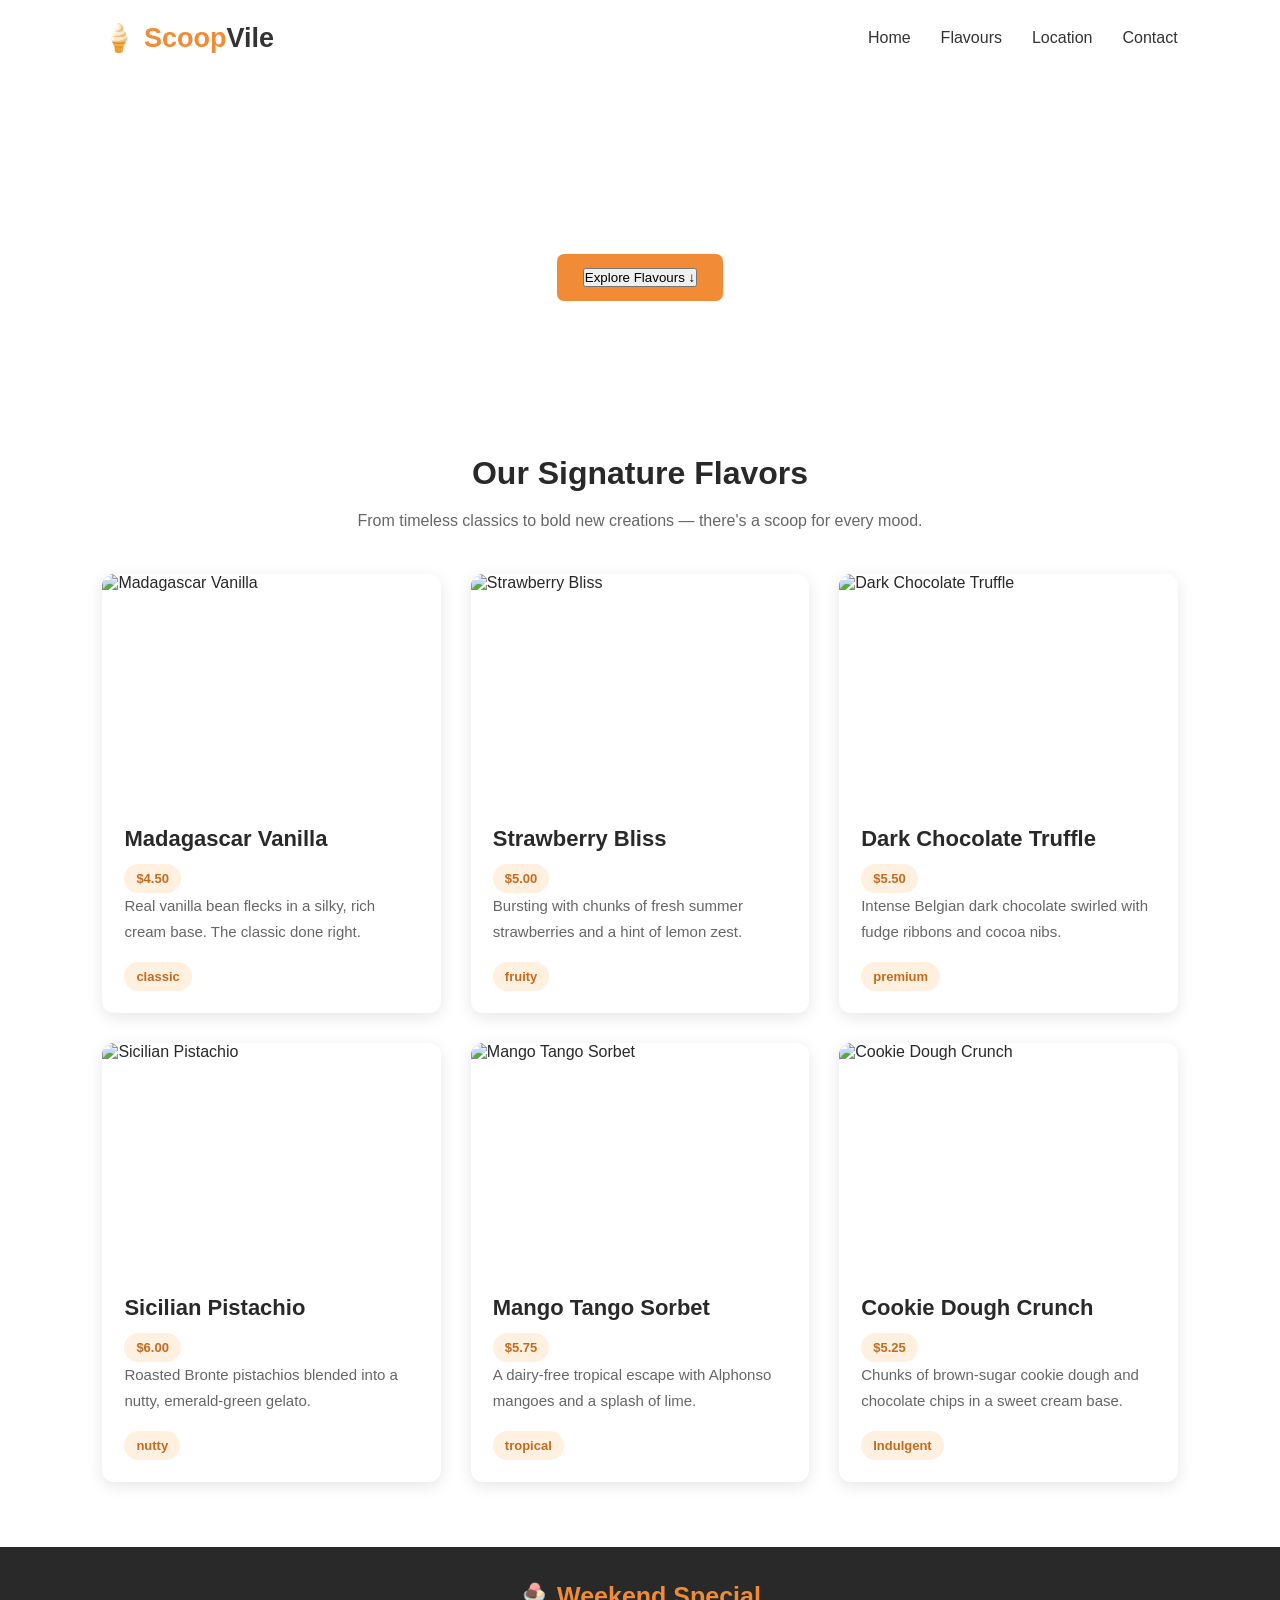
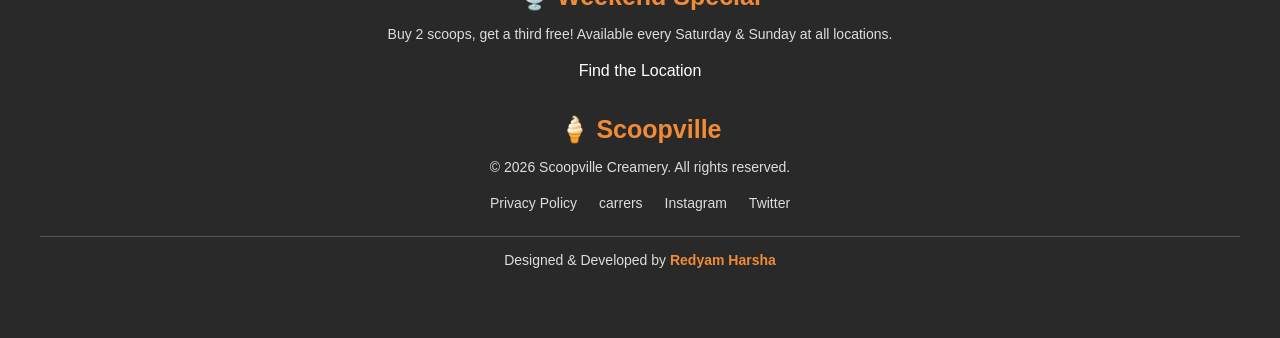
==== index.html @ 7f068f31 "Rename icecream.html to index.html" ====
<!DOCTYPE html>
<html lang="en">
<head>
    <meta charset="UTF-8">
    <meta name="viewport" content="width=device-width, initial-scale=1.0">
    <title>🍦 Scoopville</title>
    <link rel="stylesheet" href="icecream.css">
</head>
<body>
    <header class="navbar">
        <div class="logo">🍦 Scoop<span>Vile</span></div>

        <nav>
            <a href="#home">Home</a>
            <a href="#puppies">Flavours</a>
            <a href="#adopt">Location</a>
            <a href="#contact">Contact</a>
        </nav>
    </header>
    <section class="hero" id="home">
        <div class="hero-content">
            <h1>Happiness in Every Scoop</h1>

            <p>
                Hand-crafted, small-batch ice cream made with the finest ingredients. Life's too short for boring desserts.
            </p>

            <a  class="hero-btn">
                <button>Explore Flavours ↓</button>
            </a>
        </div>
    </section>

    <!-- Puppies Section -->
    <section class="puppies-section" id="puppies">

        <div class="section-heading">
            <h2>Our Signature Flavors</h2>
            <p>
                From timeless classics to bold new creations — there's a scoop for every mood.
            </p>
        </div>

        <div class="puppy-container" id="adopt">
            <div class="puppy-card">
                <img
                    src="https://images.unsplash.com/photo-1497034825429-c343d7c6a68f?w=600&q=80"
                    alt="Madagascar Vanilla"/>

                <div class="puppy-info">
                    <h3>Madagascar Vanilla</h3>
                    <span>$4.50</span>
                    <p>
                       Real vanilla bean flecks in a silky, rich cream base. The classic done right.
                    </p>
                    <span>classic</span>
                </div>
            </div>
            <div class="puppy-card">
                <img
                    src="https://images.unsplash.com/photo-1563589173312-476d8c36b3c9?w=600&q=80"
                    alt="Strawberry Bliss">

                <div class="puppy-info">
                    <h3>Strawberry Bliss</h3>
                    <span>$5.00</span>
                    <p>
                        Bursting with chunks of fresh summer strawberries and a hint of lemon zest.
                    </p>
                    <span>fruity</span>
                </div>
            </div>

            
            <div class="puppy-card">
                <img
                    src="https://images.unsplash.com/photo-1580915411954-282cb1b0d780?w=600&q=80"
                    alt="Dark Chocolate Truffle">

                <div class="puppy-info">
                    <h3>Dark Chocolate Truffle</h3>
                    <span>$5.50</span>
                    <p>
                       Intense Belgian dark chocolate swirled with fudge ribbons and cocoa nibs.
                    </p>
                    <span>premium</span>
                </div>
            </div>

            <div class="puppy-card">
                <img
                    src="https://images.unsplash.com/photo-1629385701021-fcd568a743e8?w=600&q=80"
                    alt="Sicilian Pistachio">

                <div class="puppy-info">
                    <h3>Sicilian Pistachio</h3>
                    <span>$6.00</span>
                    <p>
                        Roasted Bronte pistachios blended into a nutty, emerald-green gelato.
                    </p>
                    <span>nutty</span>
                </div>
            </div>
            <div class="puppy-card">
                <img
                    src="https://images.unsplash.com/photo-1501443762994-82bd5dace89a?w=600&q=80"
                    alt="Mango Tango Sorbet">

                <div class="puppy-info">
                    <h3>Mango Tango Sorbet</h3>
                    <span>$5.75</span>
                    <p>
                       A dairy-free tropical escape with Alphonso mangoes and a splash of lime.
                    </p>
                    <span>tropical</span>
                </div>
            </div>
            <div class="puppy-card">
                <img
                    src="https://images.unsplash.com/photo-1560008581-09826d1de69e?w=600&q=80"
                    alt="Cookie Dough Crunch">

                <div class="puppy-info">
                    <h3>Cookie Dough Crunch</h3>
                    <span>$5.25</span>
                    <p>
                      Chunks of brown-sugar cookie dough and chocolate chips in a sweet cream base.
                    </p>
                    <span>Indulgent</span>
                </div>
            </div>

        </div>
    </section>
    <footer id="contact">
        <div class="footer-logo">🍨 Weekend Special</div>
                     <p> Buy 2 scoops, get a third free! Available every Saturday & Sunday at all locations.
                    </p>
                    <span>Find the Location</span>
                </div>
            </div>

        </div>
    </section>
    <footer id="contact">
        <div class="footer-logo">🍦 Scoopville</div>

        <p>© 2026 Scoopville Creamery. All rights reserved.</p>

        <div class="footer-links">
            <a href="#contact">Privacy Policy</a>
            <a href="#contact">carrers</a>
            <a href="https://www.instagram.com/">Instagram</a>
            <a href="https://www.twitter.com/">Twitter</a>
        </div>
        <div class="author">
    Designed & Developed by <span>Redyam Harsha</span>
</div>
    </footer>

</body>
</html>
---- icecream.css ----
* {
    margin: 0;
    padding: 0;
    box-sizing: border-box;
}

html {
    scroll-behavior: smooth;
}

body {
    font-family: Arial, Helvetica, sans-serif;
    color: #292929;
    background-color: #ffffff;
}
.navbar {
    width: 100%;
    min-height: 75px;
    display: flex;
    justify-content: space-between;
    align-items: center;
    padding: 0 8%;
    background-color: #ffffff;
}
.navbar {
    position: fixed;
    top: 0;
    left: 0;
    width: 100%;
    height: 75px;
    display: flex;
    justify-content: space-between;
    align-items: center;
    padding: 0 8%;
    background-color: white;
    z-index: 1000;
}

.logo {
    font-size: 27px;
    font-weight: bold;
    color: #f28b35;
}

.logo span {
    color: #333333;
}

.navbar nav {
    display: flex;
    gap: 30px;
}

.navbar nav a {
    text-decoration: none;
    color: #333333;
    font-size: 16px;
    font-weight: 500;
    transition: color 0.3s;
}

.navbar nav a:hover {
    color: #f28b35;
}
.hero {
    min-height: 390px;
    display: flex;
    align-items: center;
    justify-content: center;
    text-align: center;
    padding: 60px 20px;

    background: linear-gradient(
        rgba(0, 0, 0, 0.48),
        rgba(0, 0, 0, 0.48)
    ),
    background-color: #f28b35;

    background-size: cover;
    background-position: center;
}
.hero-content {
    max-width: 700px;
    color: white;
}
.hero-content h1 {
    font-size: 46px;
    margin-bottom: 20px;
}
.hero-content p {
    font-size: 18px;
    line-height: 1.7;
    margin-bottom: 30px;
}
.hero-btn {
    display: inline-block;
    text-decoration: none;
    background-color: #f28b35;
    color: white;
    padding: 14px 26px;
    border-radius: 7px;
    font-weight: bold;
    transition: background-color 0.3s;
}
.hero-btn:hover {
    background-color: #dc7020;
}
.puppies-section {
    padding: 65px 8%;
}
.section-heading {
    text-align: center;
    margin-bottom: 40px;
}

.section-heading h2 {
    font-size: 32px;
    margin-bottom: 15px;
    color: #292929;
}

.section-heading p {
    font-size: 16px;
    line-height: 1.7;
    color: #666666;
}
.puppy-container {
    display: grid;
    grid-template-columns: repeat(3, minmax(0, 1fr));
    gap: 30px;
}
.puppy-card {
    background-color: #ffffff;
    border-radius: 12px;
    overflow: hidden;
    box-shadow: 0 4px 16px rgba(0, 0, 0, 0.10);
    transition: transform 0.3s, box-shadow 0.3s;
}
.puppy-card:hover {
    transform: translateY(-6px);
    box-shadow: 0 8px 24px rgba(0, 0, 0, 0.15);
}
.puppy-card img {
    display: block;
    width: 100%;
    height: 230px;
    object-fit: cover;
}
.puppy-info {
    padding: 22px;
}
.puppy-info h3 {
    font-size: 22px;
    margin-bottom: 12px;
}
.puppy-info p {
    font-size: 15px;
    color: #666666;
    line-height: 1.7;
    margin-bottom: 18px;
}
.puppy-info span {
    display: inline-block;
    background-color: #fff0df;
    color: #c56b20;
    padding: 7px 12px;
    border-radius: 20px;
    font-size: 13px;
    font-weight: bold;
}
footer {
    background-color: #292929;
    color: white;
    text-align: center;
    padding: 35px 20px;
}
.footer-logo {
    color: #f28b35;
    font-size: 25px;
    font-weight: bold;
    margin-bottom: 15px;
}
footer p {
    color: #dddddd;
    font-size: 14px;
    margin-bottom: 20px;
}
.footer-links {
    display: flex;
    justify-content: center;
    flex-wrap: wrap;
    gap: 22px;
}
.footer-links a {
    color: #dddddd;
    text-decoration: none;
    font-size: 14px;
}
.footer-links a:hover {
    color: #f28b35;
}

@media (max-width: 900px) {
    .puppy-container {
        grid-template-columns: repeat(2, minmax(0, 1fr));
    }

    .navbar {
        padding: 20px 5%;
    }

    .puppies-section {
        padding: 50px 5%;
    }
}

@media (max-width: 600px) {
    .navbar {
        flex-direction: column;
        gap: 18px;
    }

    .navbar nav {
        justify-content: center;
        flex-wrap: wrap;
        gap: 16px;
    }

    .hero-content h1 {
        font-size: 34px;
    }

    .hero-content p {
        font-size: 16px;
    }

    .puppy-container {
        grid-template-columns: 1fr;
    }

    .section-heading h2 {
        font-size: 27px;
    }

    .puppy-card img {
        height: 250px;
    }
}
.author {
    margin-top: 25px;
    padding-top: 15px;
    border-top: 1px solid #555;
    font-size: 14px;
    color: #dddddd;
    text-align: center;
}

.author span {
    color: #f28b35;
    font-weight: bold;
}
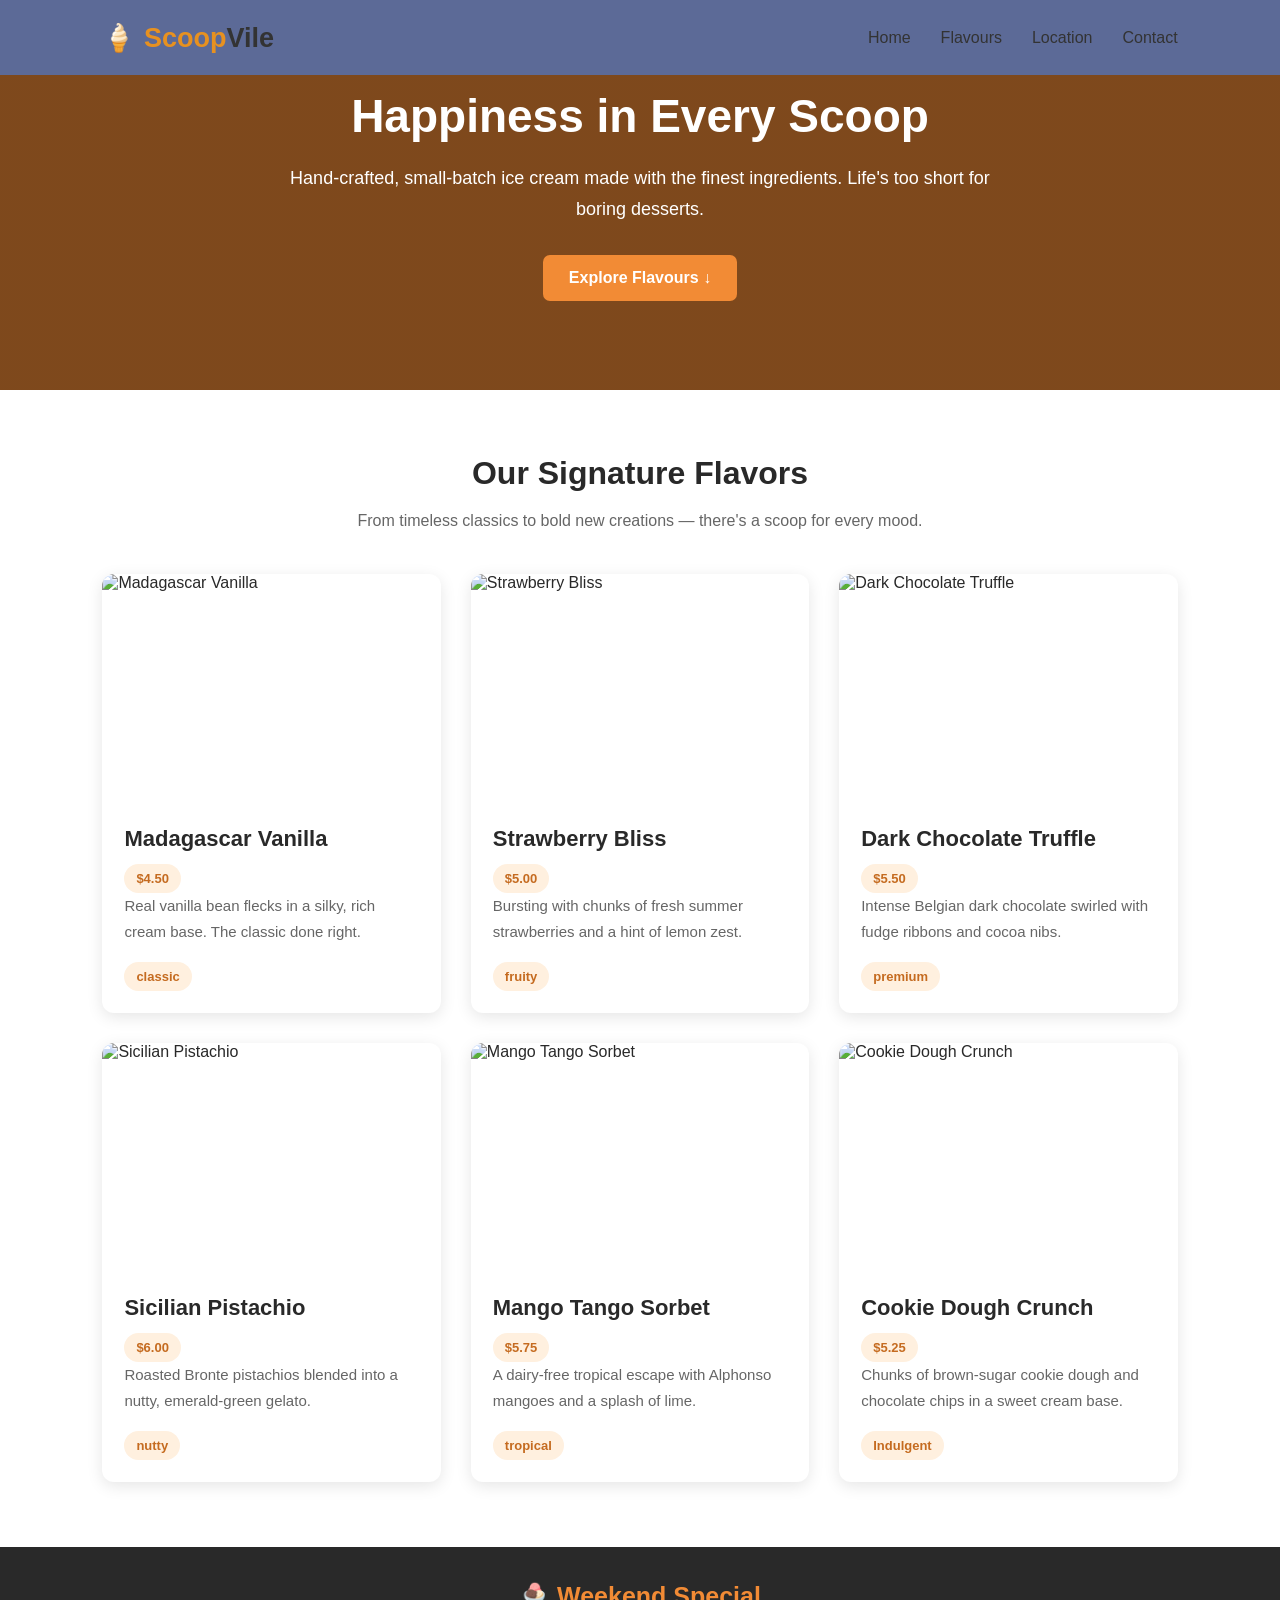
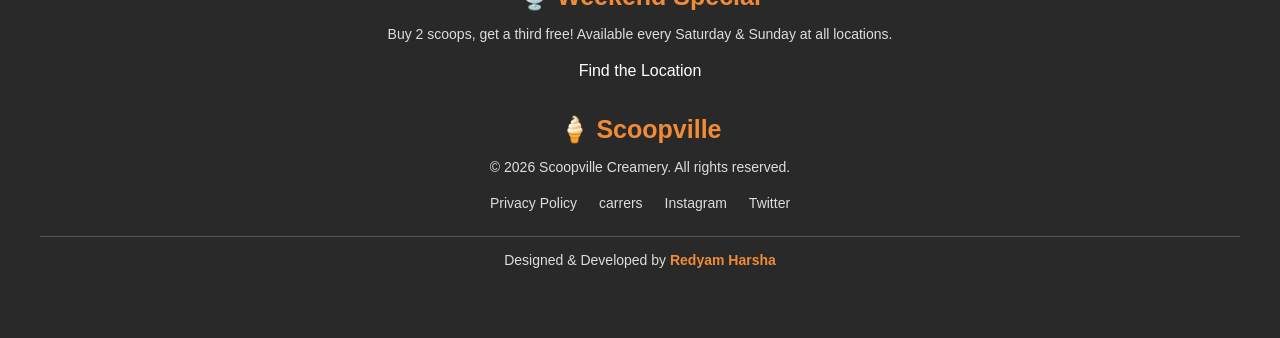
==== commit 4fd41f06: "Save local index.html changes" ====
--- a/index.html
+++ b/index.html
@@ -12,8 +12,8 @@
 
         <nav>
             <a href="#home">Home</a>
-            <a href="#puppies">Flavours</a>
-            <a href="#adopt">Location</a>
+            <a href="#Flavours">Flavours</a>
+            <a href="#Location">Location</a>
             <a href="#contact">Contact</a>
         </nav>
     </header>
@@ -26,13 +26,13 @@
             </p>
 
             <a  class="hero-btn">
-                <button>Explore Flavours ↓</button>
+                <span>Explore Flavours ↓</span>
             </a>
         </div>
     </section>
 
-    <!-- Puppies Section -->
-    <section class="puppies-section" id="puppies">
+    <!-- Flavors Section -->
+    <section class="flavours-section" id="Flavours">
 
         <div class="section-heading">
             <h2>Our Signature Flavors</h2>
@@ -41,13 +41,13 @@
             </p>
         </div>
 
-        <div class="puppy-container" id="adopt">
-            <div class="puppy-card">
+        <div class="icecream-container" id="adopt">
+            <div class="icecream-card">
                 <img
                     src="https://images.unsplash.com/photo-1497034825429-c343d7c6a68f?w=600&q=80"
                     alt="Madagascar Vanilla"/>
 
-                <div class="puppy-info">
+                <div class="icecream-info">
                     <h3>Madagascar Vanilla</h3>
                     <span>$4.50</span>
                     <p>
@@ -56,12 +56,12 @@
                     <span>classic</span>
                 </div>
             </div>
-            <div class="puppy-card">
+            <div class="icecream-card">
                 <img
                     src="https://images.unsplash.com/photo-1563589173312-476d8c36b3c9?w=600&q=80"
                     alt="Strawberry Bliss">
 
-                <div class="puppy-info">
+                <div class="icecream-info">
                     <h3>Strawberry Bliss</h3>
                     <span>$5.00</span>
                     <p>
@@ -72,12 +72,12 @@
             </div>
 
             
-            <div class="puppy-card">
+            <div class="icecream-card">
                 <img
                     src="https://images.unsplash.com/photo-1580915411954-282cb1b0d780?w=600&q=80"
                     alt="Dark Chocolate Truffle">
 
-                <div class="puppy-info">
+                <div class="icecream-info">
                     <h3>Dark Chocolate Truffle</h3>
                     <span>$5.50</span>
                     <p>
@@ -87,12 +87,12 @@
                 </div>
             </div>
 
-            <div class="puppy-card">
+            <div class="icecream-card">
                 <img
                     src="https://images.unsplash.com/photo-1629385701021-fcd568a743e8?w=600&q=80"
                     alt="Sicilian Pistachio">
 
-                <div class="puppy-info">
+                <div class="icecream-info">
                     <h3>Sicilian Pistachio</h3>
                     <span>$6.00</span>
                     <p>
@@ -101,12 +101,12 @@
                     <span>nutty</span>
                 </div>
             </div>
-            <div class="puppy-card">
+            <div class="icecream-card">
                 <img
                     src="https://images.unsplash.com/photo-1501443762994-82bd5dace89a?w=600&q=80"
                     alt="Mango Tango Sorbet">
 
-                <div class="puppy-info">
+                <div class="icecream-info">
                     <h3>Mango Tango Sorbet</h3>
                     <span>$5.75</span>
                     <p>
@@ -115,12 +115,12 @@
                     <span>tropical</span>
                 </div>
             </div>
-            <div class="puppy-card">
+            <div class="icecream-card">
                 <img
                     src="https://images.unsplash.com/photo-1560008581-09826d1de69e?w=600&q=80"
                     alt="Cookie Dough Crunch">
 
-                <div class="puppy-info">
+                <div class="icecream-info">
                     <h3>Cookie Dough Crunch</h3>
                     <span>$5.25</span>
                     <p>
@@ -159,4 +159,4 @@
     </footer>
 
 </body>
-</html>
+</html>
--- a/icecream.css
+++ b/icecream.css
@@ -20,7 +20,7 @@
     justify-content: space-between;
     align-items: center;
     padding: 0 8%;
-    background-color: #ffffff;
+    background-color: #c227e9;
 }
 .navbar {
     position: fixed;
@@ -32,14 +32,14 @@
     justify-content: space-between;
     align-items: center;
     padding: 0 8%;
-    background-color: white;
+    background-color: rgb(92, 106, 151);
     z-index: 1000;
 }
 
 .logo {
     font-size: 27px;
     font-weight: bold;
-    color: #f28b35;
+    color: #e79120;
 }
 
 .logo span {
@@ -73,7 +73,7 @@
     background: linear-gradient(
         rgba(0, 0, 0, 0.48),
         rgba(0, 0, 0, 0.48)
-    ),
+    );
     background-color: #f28b35;
 
     background-size: cover;
@@ -105,7 +105,7 @@
 .hero-btn:hover {
     background-color: #dc7020;
 }
-.puppies-section {
+.flavours-section {
     padding: 65px 8%;
 }
 .section-heading {
@@ -124,42 +124,42 @@
     line-height: 1.7;
     color: #666666;
 }
-.puppy-container {
+.icecream-container {
     display: grid;
     grid-template-columns: repeat(3, minmax(0, 1fr));
     gap: 30px;
 }
-.puppy-card {
+.icecream-card {
     background-color: #ffffff;
     border-radius: 12px;
     overflow: hidden;
     box-shadow: 0 4px 16px rgba(0, 0, 0, 0.10);
     transition: transform 0.3s, box-shadow 0.3s;
 }
-.puppy-card:hover {
+.icecream-card:hover {
     transform: translateY(-6px);
     box-shadow: 0 8px 24px rgba(0, 0, 0, 0.15);
 }
-.puppy-card img {
+.icecream-card img {
     display: block;
     width: 100%;
     height: 230px;
     object-fit: cover;
 }
-.puppy-info {
+.icecream-info {
     padding: 22px;
 }
-.puppy-info h3 {
+.icecream-info h3 {
     font-size: 22px;
     margin-bottom: 12px;
 }
-.puppy-info p {
+.icecream-info p {
     font-size: 15px;
     color: #666666;
     line-height: 1.7;
     margin-bottom: 18px;
 }
-.puppy-info span {
+.icecream-info span {
     display: inline-block;
     background-color: #fff0df;
     color: #c56b20;
